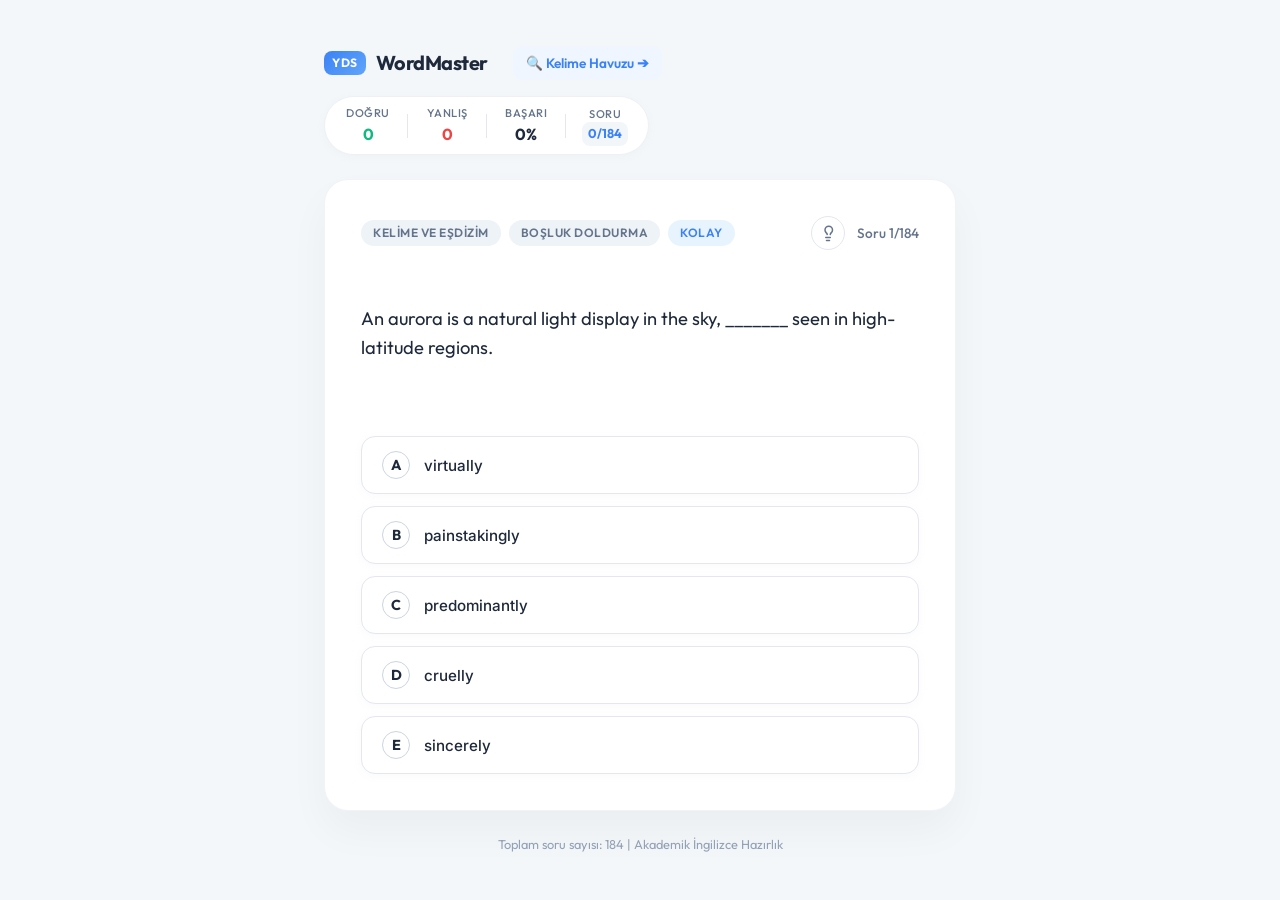
==== tests.html @ 215ceccb "feat: Add YDS practice tests page, relational SQLite persistence, and hint penalty systems" ====
<!DOCTYPE html>
<html lang="tr">
<head>
  <meta charset="UTF-8">
  <meta name="viewport" content="width=device-width, initial-scale=1.0">
  <title>YDS Öğretici Testler - Soru Çözüm Pratiği</title>
  <!-- Modern Google Font: Inter & Outfit -->
  <link rel="preconnect" href="https://fonts.googleapis.com">
  <link rel="preconnect" href="https://fonts.gstatic.com" crossorigin>
  <link href="https://fonts.googleapis.com/css2?family=Inter:wght@300;400;500;600;700&family=Outfit:wght@300;400;500;600;700&display=swap" rel="stylesheet">
  <link rel="stylesheet" href="styles.css">
</head>
<body>

  <!-- Yükleme Ekranı (Loading Shimmer) -->
  <div id="loader" class="loader-overlay">
    <div class="spinner"></div>
    <p>Test Soruları Yükleniyor...</p>
  </div>

  <div class="app-container">
    <!-- Üst Bar: Skor, İlerleme ve İstatistikler -->
    <header class="app-header">
      <div class="logo">
        <span class="logo-badge">YDS</span>
        <h1>WordMaster</h1>
        <a href="index.html" class="nav-switch-btn">🔍 Kelime Havuzu ➔</a>
      </div>
      <div class="stats-panel">
        <div class="stat-box">
          <span class="stat-label">Doğru</span>
          <span id="correct-count" class="stat-value text-success">0</span>
        </div>
        <div class="stat-divider"></div>
        <div class="stat-box">
          <span class="stat-label">Yanlış</span>
          <span id="incorrect-count" class="stat-value text-danger">0</span>
        </div>
        <div class="stat-divider"></div>
        <div class="stat-box">
          <span class="stat-label">Başarı</span>
          <span id="accuracy-rate" class="stat-value">0%</span>
        </div>
        <div class="stat-divider"></div>
        <div class="stat-box daily-goal-box">
          <span class="stat-label">Soru</span>
          <div class="goal-progress-wrapper" id="goal-wrapper" style="cursor: default;">
            <!-- Çözülen / Toplam Soru İlerlemesi -->
            <span id="progress-text" class="goal-progress-text" style="font-size: 0.8rem; font-weight: 700; color: var(--color-brand); transform: none; position: static;">0/0</span>
          </div>
        </div>
      </div>
    </header>

    <!-- Ana Çalışma Alanı / Kart Yapısı -->
    <main class="main-content">
      <div class="quiz-card" id="test-card">
        
        <!-- Soru Bilgileri ve Meta Bilgileri -->
        <div class="test-meta-info">
          <div class="tag-group">
            <span id="test-section" class="badge-tag">Bölüm</span>
            <span id="test-type" class="badge-tag">Tür</span>
            <span id="test-difficulty" class="badge-tag level-tag">Zorluk</span>
          </div>
          <div style="display: flex; align-items: center; gap: 12px;">
            <button id="hint-button" class="btn-icon" title="İpucu Al (Türkçe Çeviri)" aria-label="İpucu Al" style="padding: 6px; display: inline-flex; align-items: center; justify-content: center; width: 34px; height: 34px; border-radius: 50%; border: 1px solid #e2e8f0; background: #ffffff; cursor: pointer; transition: all var(--transition-fast);">
              <svg xmlns="http://www.w3.org/2000/svg" viewBox="0 0 24 24" fill="none" stroke="currentColor" stroke-width="2" stroke-linecap="round" stroke-linejoin="round" style="width: 18px; height: 18px; color: var(--color-text-secondary);"><path d="M15 14c.2-1 .7-1.7 1.5-2.5 1-.9 1.5-2.2 1.5-3.5A5 5 0 0 0 8 8c0 1 .3 2.2 1.5 3.5.7.7 1.3 1.5 1.5 2.5"></path><line x1="9" y1="18" x2="15" y2="18"></line><line x1="10" y1="22" x2="14" y2="22"></line></svg>
            </button>
            <div class="question-number-badge" id="question-number-badge">Soru 1/184</div>
          </div>
        </div>

        <!-- Paragraf/Okuma Parçası (Varsa) -->
        <div id="passage-container" class="passage-box d-none">
          <div class="passage-title">Reading Passage / Okuma Parçası</div>
          <p id="passage-text" class="passage-text"></p>
        </div>

        <!-- Soru Gövdesi -->
        <div class="sentence-container">
          <p id="question-text" class="sentence-display" style="font-size: 1.15rem; margin-bottom: 12px;"></p>
          <p id="question-translation" class="sentence-translation-display d-none" style="font-size: 0.95rem; font-style: italic; color: var(--color-text-secondary);"></p>
        </div>

        <!-- Seçenekler Stack (Dikey Seçenekler) -->
        <div class="options-stack" id="options-container" style="margin-top: 24px;">
          <!-- Seçenekler JS ile doldurulacak -->
        </div>

      </div>
    </main>

    <!-- Minimalist Footer -->
    <footer class="app-footer">
      <p>Toplam soru sayısı: <span id="total-questions-badge">-</span> | Akademik İngilizce Hazırlık</p>
    </footer>
  </div>

  <!-- Detaylı Açıklama Modali -->
  <div id="explanation-modal" class="modal-overlay hidden">
    <div class="modal-content" style="max-width: 600px;">
      <div class="modal-header">
        <div class="modal-title-wrapper">
          <div id="modal-result-icon" class="warning-icon-badge">
            <!-- Dinamik olarak doğru/yanlış ikonu yerleştirilecek -->
          </div>
          <h2 id="modal-result-title">Soru Açıklaması</h2>
        </div>
      </div>
      
      <div class="modal-body">
        <!-- Doğru Cevap Bölümü -->
        <div class="explain-word-section" id="modal-correct-section" style="border-left: 4px solid var(--color-success);">
          <div class="explain-word-header">
            <span class="explain-label">Doğru Cevap</span>
            <div class="explain-word-title" style="margin-top: 4px;">
              <span id="modal-correct-label" class="correct-word-highlight" style="font-size: 1.2rem; padding: 2px 8px; border-radius: 4px; background-color: var(--color-success-bg); color: var(--color-success);">A</span>
              <span id="modal-correct-text-en" style="font-weight: 600; font-size: 1.1rem; margin-left: 8px;">correct option text</span>
            </div>
            <p id="modal-correct-text-tr" style="font-size: 0.9rem; color: var(--color-text-secondary); margin-top: 4px; font-style: italic;"></p>
          </div>
        </div>

        <!-- Açıklama -->
        <div class="explain-reason-section" style="margin-top: 16px;">
          <span class="explain-label">Çözüm ve Analiz</span>
          <p id="modal-explanation-text" class="explanation-desc-text" style="line-height: 1.6; font-size: 0.95rem; margin-top: 6px;">
            Açıklama metni...
          </p>
        </div>

        <!-- Diğer Seçeneklerin Analizi -->
        <div class="explanation-sub-section" id="modal-distractors-section" style="margin-top: 16px;">
          <span class="explain-label">Neden Diğerleri Değil?</span>
          <div id="modal-distractors-list" style="margin-top: 8px;">
            <!-- Neden diğerleri olmadığına dair listeler buraya eklenecek -->
          </div>
        </div>
      </div>

      <div class="modal-footer">
        <button id="modal-close-btn" class="btn-primary">
          <span>Sonraki Soru</span>
          <svg xmlns="http://www.w3.org/2000/svg" viewBox="0 0 24 24" fill="none" stroke="currentColor" stroke-width="2" stroke-linecap="round" stroke-linejoin="round" class="btn-arrow"><line x1="5" y1="12" x2="19" y2="12"></line><polyline points="12 5 19 12 12 19"></polyline></svg>
        </button>
      </div>
    </div>
  </div>

  <script src="tests_app.js"></script>
</body>
</html>
---- styles.css ----
/* ==========================================================================
   DESIGN SYSTEM & VARIABLES (ICE BLUE & MINIMALIST)
   ========================================================================== */
:root {
  --bg-app: #f4f7f9;
  --bg-card: #ffffff;
  --bg-tag: #eef3f7;
  --bg-tag-level: #e8f4fd;
  
  --color-text-primary: #1e293b;
  --color-text-secondary: #64748b;
  --color-text-muted: #94a3b8;
  
  --color-brand: #3b82f6;
  --color-brand-light: #eff6ff;
  
  --color-success: #10b981;
  --color-success-bg: #ecfdf5;
  --color-success-border: #a7f3d0;
  
  --color-danger: #ef4444;
  --color-danger-bg: #fef2f2;
  --color-danger-border: #fca5a5;
  
  --font-sans: 'Outfit', 'Inter', -apple-system, BlinkMacSystemFont, "Segoe UI", Roboto, sans-serif;
  
  --shadow-sm: 0 2px 8px rgba(148, 163, 184, 0.05);
  --shadow-md: 0 10px 30px rgba(148, 163, 184, 0.08);
  --shadow-lg: 0 20px 40px rgba(15, 23, 42, 0.04);
  
  --radius-sm: 8px;
  --radius-md: 14px;
  --radius-lg: 24px;
  --radius-full: 9999px;
  
  --transition-fast: 0.15s ease;
  --transition-normal: 0.3s cubic-bezier(0.4, 0, 0.2, 1);
  --transition-spring: 0.4s cubic-bezier(0.34, 1.56, 0.64, 1);
}

/* ==========================================================================
   RESET & BASE STYLES
   ========================================================================== */
* {
  box-sizing: border-box;
  margin: 0;
  padding: 0;
}

body {
  font-family: var(--font-sans);
  background-color: var(--bg-app);
  color: var(--color-text-primary);
  min-height: 100vh;
  display: flex;
  justify-content: center;
  align-items: center;
  overflow-x: hidden;
  line-height: 1.5;
  -webkit-font-smoothing: antialiased;
}

/* ==========================================================================
   APP CONTAINER LAYOUT
   ========================================================================== */
.app-container {
  width: 100%;
  max-width: 680px;
  padding: 24px;
  display: flex;
  flex-direction: column;
  gap: 24px;
  animation: fadeIn 0.6s ease-out;
}

/* ==========================================================================
   HEADER / STATS PANEL
   ========================================================================== */
.app-header {
  display: flex;
  justify-content: space-between;
  align-items: center;
  flex-wrap: wrap;
  gap: 16px;
}

.logo {
  display: flex;
  align-items: center;
  gap: 10px;
}

.logo h1 {
  font-size: 1.25rem;
  font-weight: 700;
  letter-spacing: -0.5px;
  color: var(--color-text-primary);
}

.logo-badge {
  background: linear-gradient(135deg, #3b82f6, #60a5fa);
  color: white;
  font-size: 0.75rem;
  font-weight: 700;
  padding: 3px 8px;
  border-radius: var(--radius-sm);
  letter-spacing: 0.5px;
}

.stats-panel {
  display: flex;
  align-items: center;
  background-color: var(--bg-card);
  padding: 8px 18px;
  border-radius: var(--radius-full);
  box-shadow: var(--shadow-sm);
  border: 1px solid rgba(226, 232, 240, 0.6);
}

.stat-box {
  display: flex;
  flex-direction: column;
  align-items: center;
  min-width: 50px;
}

.stat-label {
  font-size: 0.7rem;
  color: var(--color-text-secondary);
  font-weight: 500;
  text-transform: uppercase;
  letter-spacing: 0.5px;
}

.stat-value {
  font-size: 1rem;
  font-weight: 700;
  color: var(--color-text-primary);
}

.stat-value.text-success {
  color: var(--color-success);
}

.stat-value.text-danger {
  color: var(--color-danger);
}

.stat-divider {
  width: 1px;
  height: 24px;
  background-color: #e2e8f0;
  margin: 0 14px;
}

/* ==========================================================================
   MODE SELECTOR (SEGMENTED CONTROL)
   ========================================================================== */
.mode-selector-wrapper {
  display: flex;
  justify-content: center;
  width: 100%;
}

.mode-selector {
  display: flex;
  background-color: #e2e8f0;
  padding: 4px;
  border-radius: var(--radius-full);
  border: 1px solid rgba(226, 232, 240, 0.8);
  width: 100%;
  max-width: 400px;
}

.mode-btn {
  flex: 1;
  background: transparent;
  border: none;
  font-family: var(--font-sans);
  font-size: 0.9rem;
  font-weight: 600;
  color: var(--color-text-secondary);
  padding: 10px 16px;
  border-radius: var(--radius-full);
  cursor: pointer;
  transition: all var(--transition-fast);
  text-align: center;
}

.mode-btn:hover {
  color: var(--color-text-primary);
}

.mode-btn.active {
  background-color: var(--bg-card);
  color: var(--color-brand);
  box-shadow: 0 4px 10px rgba(148, 163, 184, 0.15);
}

/* ==========================================================================
   QUIZ CARD / CONTENT AREA
   ========================================================================== */
.quiz-card {
  background-color: var(--bg-card);
  border-radius: var(--radius-lg);
  padding: 36px;
  box-shadow: var(--shadow-lg);
  border: 1px solid rgba(226, 232, 240, 0.5);
  display: flex;
  flex-direction: column;
  gap: 28px;
  position: relative;
  transition: transform var(--transition-normal), box-shadow var(--transition-normal);
}

.card-meta {
  display: flex;
  justify-content: space-between;
  align-items: center;
}

.tag-group {
  display: flex;
  gap: 8px;
}

.badge-tag {
  background-color: var(--bg-tag);
  color: var(--color-text-secondary);
  font-size: 0.75rem;
  font-weight: 600;
  padding: 4px 12px;
  border-radius: var(--radius-full);
  text-transform: uppercase;
  letter-spacing: 0.5px;
}

.badge-tag.level-tag {
  background-color: var(--bg-tag-level);
  color: var(--color-brand);
}

.btn-icon {
  background: transparent;
  border: none;
  color: var(--color-text-secondary);
  cursor: pointer;
  width: 36px;
  height: 36px;
  border-radius: var(--radius-full);
  display: flex;
  align-items: center;
  justify-content: center;
  transition: all var(--transition-fast);
  border: 1px solid transparent;
}

.btn-icon:hover {
  background-color: var(--bg-tag);
  color: var(--color-brand);
  border-color: rgba(226, 232, 240, 0.8);
  transform: scale(1.05);
}

.btn-icon.speaking {
  background-color: var(--color-brand-light);
  color: var(--color-brand);
  border-color: rgba(59, 130, 246, 0.4);
  animation: pulseSpeaking 1.2s infinite ease-in-out;
}

.btn-icon svg {
  width: 18px;
  height: 18px;
}

/* Card actions container */
.card-actions {
  display: flex;
  align-items: center;
  gap: 8px;
}

/* Active style for blue toggles (like Daha Sık Sor button) */
.btn-icon.active-blue {
  background-color: var(--color-brand-light);
  color: var(--color-brand);
  border-color: rgba(59, 130, 246, 0.3);
}

.btn-icon.active-blue:hover {
  background-color: #dbeafe; /* Slightly darker light blue for hover */
  border-color: rgba(59, 130, 246, 0.5);
}

.btn-icon.active-blue svg {
  fill: var(--color-brand);
}

/* Direction Selector Styles */
.direction-selector {
  display: flex;
  background-color: var(--bg-tag);
  padding: 3px;
  border-radius: var(--radius-sm);
  border: 1px solid rgba(226, 232, 240, 0.6);
  align-items: center;
}

.dir-btn {
  background: transparent;
  border: none;
  font-family: var(--font-sans);
  font-size: 0.75rem;
  font-weight: 700;
  color: var(--color-text-secondary);
  padding: 4px 10px;
  border-radius: 6px;
  cursor: pointer;
  transition: all var(--transition-fast);
}

.dir-btn.active {
  background-color: var(--bg-card);
  color: var(--color-brand);
  box-shadow: var(--shadow-sm);
}

/* ==========================================================================
   SENTENCE DISPLAY
   ========================================================================== */
.sentence-container {
  min-height: 90px;
  display: flex;
  flex-direction: column;
  justify-content: center;
  align-items: stretch;
  gap: 12px;
}

.sentence-translation-display {
  font-size: 1.05rem;
  font-weight: 500;
  color: var(--color-success);
  background-color: var(--color-success-bg);
  border-left: 3.5px solid var(--color-success);
  padding: 10px 14px;
  border-radius: 0 var(--radius-sm) var(--radius-sm) 0;
  animation: fadeIn var(--transition-fast) ease-out;
  margin-top: 8px;
  text-align: left;
}

/* Word Mode Question Styles */
.word-question-container {
  min-height: 90px;
  display: flex;
  justify-content: center;
  align-items: center;
  text-align: center;
  padding: 10px 0;
}

.word-question-display {
  font-size: 2.2rem;
  font-weight: 700;
  color: var(--color-text-primary);
  letter-spacing: -0.5px;
  animation: fadeIn var(--transition-fast);
}

.sentence-display {
  font-size: 1.25rem;
  font-weight: 400;
  line-height: 1.6;
  color: var(--color-text-primary);
  text-align: left;
}

/* Blank spaces styles */
.word-blank {
  display: inline-block;
  min-width: 110px;
  border-bottom: 2.5px solid var(--color-brand);
  text-align: center;
  color: var(--color-brand);
  font-weight: 600;
  margin: 0 4px;
  padding: 0 6px;
  transition: all var(--transition-normal);
}

.word-blank.correct {
  border-bottom-color: var(--color-success);
  color: var(--color-success);
  animation: pulseGreenBorder 0.8s ease-in-out;
}

/* ==========================================================================
   OPTIONS GRID
   ========================================================================== */
.options-grid {
  display: grid;
  grid-template-columns: 1fr 1fr;
  gap: 16px;
}

@media (max-width: 500px) {
  .options-grid {
    grid-template-columns: 1fr;
    gap: 12px;
  }
  .app-container {
    padding: 16px;
  }
  .quiz-card {
    padding: 24px;
  }
}

.option-btn {
  background-color: #fafbfc;
  border: 1px solid rgba(226, 232, 240, 0.8);
  border-radius: var(--radius-md);
  padding: 16px 20px;
  font-size: 0.95rem;
  font-weight: 500;
  color: var(--color-text-primary);
  cursor: pointer;
  text-align: left;
  transition: all var(--transition-fast), transform var(--transition-fast);
  outline: none;
  display: flex;
  align-items: center;
  gap: 12px;
  box-shadow: var(--shadow-sm);
}

/* Option Letter indicator (a, b, c, d) */
.option-indicator {
  width: 22px;
  height: 22px;
  border-radius: 6px;
  background-color: var(--bg-tag);
  color: var(--color-text-secondary);
  font-size: 0.75rem;
  font-weight: 700;
  display: flex;
  align-items: center;
  justify-content: center;
  text-transform: uppercase;
  transition: all var(--transition-fast);
}

.option-btn:hover {
  background-color: #ffffff;
  border-color: var(--color-brand);
  transform: translateY(-2px);
  box-shadow: var(--shadow-md);
}

.option-btn:hover .option-indicator {
  background-color: var(--color-brand-light);
  color: var(--color-brand);
}

.option-btn:active {
  transform: translateY(0);
}

/* Correct Selection Style */
.option-btn.correct {
  background-color: var(--color-success-bg) !important;
  border-color: var(--color-success) !important;
  color: var(--color-success) !important;
  animation: pulseGreen 0.8s ease-in-out;
}

.option-btn.correct .option-indicator {
  background-color: var(--color-success);
  color: white;
}

/* Incorrect Selection Style */
.option-btn.incorrect {
  background-color: var(--color-danger-bg) !important;
  border-color: var(--color-danger) !important;
  color: var(--color-danger) !important;
}

.option-btn.incorrect .option-indicator {
  background-color: var(--color-danger);
  color: white;
}

/* Disabled option behavior */
.option-btn.disabled {
  pointer-events: none;
  opacity: 0.6;
}
.option-btn.disabled.correct, .option-btn.disabled.incorrect {
  opacity: 1;
}

/* ==========================================================================
   MODAL DIALOG (POP-UP)
   ========================================================================== */
.modal-overlay {
  position: fixed;
  top: 0;
  left: 0;
  width: 100vw;
  height: 100vh;
  background-color: rgba(15, 23, 42, 0.3);
  backdrop-filter: blur(8px);
  display: flex;
  justify-content: center;
  align-items: center;
  z-index: 1000;
  transition: opacity var(--transition-normal);
}

.modal-content {
  background-color: var(--bg-card);
  width: 90%;
  max-width: 520px;
  border-radius: var(--radius-lg);
  box-shadow: 0 25px 50px -12px rgba(15, 23, 42, 0.15);
  border: 1px solid rgba(226, 232, 240, 0.8);
  padding: 28px;
  display: flex;
  flex-direction: column;
  gap: 20px;
  animation: scaleUp var(--transition-spring);
  transform-origin: center;
}

.modal-header {
  display: flex;
  align-items: center;
  justify-content: space-between;
}

.modal-title-wrapper {
  display: flex;
  align-items: center;
  gap: 12px;
}

.warning-icon-badge {
  width: 38px;
  height: 38px;
  border-radius: var(--radius-full);
  background-color: var(--color-danger-bg);
  color: var(--color-danger);
  display: flex;
  align-items: center;
  justify-content: center;
}

.warning-icon-badge svg {
  width: 20px;
  height: 20px;
}

.modal-header h2 {
  font-size: 1.25rem;
  font-weight: 700;
  color: #0f172a;
}

.modal-body {
  display: flex;
  flex-direction: column;
  gap: 16px;
}

.explain-label {
  font-size: 0.7rem;
  font-weight: 600;
  text-transform: uppercase;
  color: var(--color-text-secondary);
  letter-spacing: 0.5px;
  margin-bottom: 4px;
  display: block;
}

/* Word Box Section */
.explain-word-section {
  display: grid;
  grid-template-columns: 1fr 1fr;
  gap: 16px;
  background-color: var(--bg-tag);
  padding: 14px 18px;
  border-radius: var(--radius-md);
  border: 1px solid rgba(226, 232, 240, 0.5);
}

.explain-word-title {
  display: flex;
  align-items: center;
  gap: 8px;
  margin-top: 2px;
}

.correct-word-highlight {
  font-size: 1.15rem;
  font-weight: 700;
  color: var(--color-brand);
}

.word-pos-tag {
  font-size: 0.7rem;
  background-color: var(--color-brand-light);
  color: var(--color-brand);
  padding: 2px 6px;
  border-radius: 4px;
  font-weight: 600;
  text-transform: uppercase;
}

.word-meanings-text {
  font-size: 0.95rem;
  font-weight: 600;
  color: var(--color-text-primary);
  margin-top: 2px;
}

/* Sentence translation box */
.explain-sentence-section {
  display: flex;
  flex-direction: column;
  gap: 12px;
  padding: 14px 18px;
  border-left: 3px solid var(--color-brand);
  background-color: #fafbfc;
}

.sentence-en-text {
  font-size: 0.95rem;
  font-style: italic;
  color: var(--color-text-primary);
}

.sentence-tr-text {
  font-size: 0.95rem;
  font-weight: 500;
  color: var(--color-text-secondary);
}

/* Analyze Reason text box */
.explain-reason-section {
  background-color: var(--color-success-bg);
  border-radius: var(--radius-md);
  padding: 14px 18px;
  border: 1px solid var(--color-success-border);
}

.explanation-desc-text {
  font-size: 0.9rem;
  color: #065f46;
  line-height: 1.5;
}

.modal-footer {
  margin-top: 8px;
}

/* Button Primary Styles */
.btn-primary {
  width: 100%;
  background: linear-gradient(135deg, #1e293b, #334155);
  color: white;
  border: none;
  padding: 14px 24px;
  font-size: 0.95rem;
  font-weight: 600;
  border-radius: var(--radius-md);
  cursor: pointer;
  display: flex;
  align-items: center;
  justify-content: center;
  gap: 8px;
  transition: all var(--transition-fast);
  box-shadow: 0 4px 12px rgba(30, 41, 59, 0.2);
}

.btn-primary:hover {
  background: linear-gradient(135deg, #0f172a, #1e293b);
  box-shadow: 0 6px 16px rgba(30, 41, 59, 0.3);
  transform: translateY(-1px);
}

.btn-primary:active {
  transform: translateY(0);
}

.btn-arrow {
  width: 16px;
  height: 16px;
  transition: transform var(--transition-fast);
}

.btn-primary:hover .btn-arrow {
  transform: translateX(4px);
}

/* Helper Class for Hidden elements */
.hidden {
  opacity: 0;
  pointer-events: none;
  visibility: hidden;
}

/* ==========================================================================
   FOOTER
   ========================================================================== */
.app-footer {
  text-align: center;
  font-size: 0.8rem;
  color: var(--color-text-muted);
}

/* ==========================================================================
   LOADER OVERLAY
   ========================================================================== */
.loader-overlay {
  position: fixed;
  top: 0;
  left: 0;
  width: 100vw;
  height: 100vh;
  background-color: var(--bg-app);
  display: flex;
  flex-direction: column;
  justify-content: center;
  align-items: center;
  gap: 16px;
  z-index: 2000;
  transition: opacity 0.4s ease-out;
}

.spinner {
  width: 48px;
  height: 48px;
  border: 4px solid var(--bg-tag);
  border-top-color: var(--color-brand);
  border-radius: 50%;
  animation: spin 1s linear infinite;
}

.loader-overlay p {
  font-size: 0.95rem;
  font-weight: 500;
  color: var(--color-text-secondary);
}

/* ==========================================================================
   ANIMATIONS
   ========================================================================== */
@keyframes spin {
  to { transform: rotate(360deg); }
}

@keyframes fadeIn {
  from { opacity: 0; transform: translateY(10px); }
  to { opacity: 1; transform: translateY(0); }
}

@keyframes scaleUp {
  from { opacity: 0; transform: scale(0.92); }
  to { opacity: 1; transform: scale(1); }
}

@keyframes pulseGreen {
  0% { box-shadow: 0 0 0 0 rgba(16, 185, 129, 0.4); }
  70% { box-shadow: 0 0 0 10px rgba(16, 185, 129, 0); }
  100% { box-shadow: 0 0 0 0 rgba(16, 185, 129, 0); }
}

@keyframes pulseGreenBorder {
  0% { border-bottom-color: var(--color-brand); text-shadow: none; }
  50% { border-bottom-color: var(--color-success); text-shadow: 0 0 8px rgba(16, 185, 129, 0.3); }
  100% { border-bottom-color: var(--color-success); text-shadow: none; }
}

@keyframes pulseSpeaking {
  0% { box-shadow: 0 0 0 0 rgba(59, 130, 246, 0.4); }
  70% { box-shadow: 0 0 0 8px rgba(59, 130, 246, 0); }
  100% { box-shadow: 0 0 0 0 rgba(59, 130, 246, 0); }
}

/* ==========================================================================
   DAILY GOAL SVG PROGRESS CIRCLE
   ========================================================================== */
.daily-goal-box {
  position: relative;
}

.goal-progress-wrapper {
  display: flex;
  align-items: center;
  gap: 6px;
  position: relative;
  cursor: pointer;
  transition: transform var(--transition-fast);
  padding: 2px 6px;
  border-radius: var(--radius-sm);
  background-color: rgba(226, 232, 240, 0.4);
}

.goal-progress-wrapper:hover {
  transform: scale(1.05);
  background-color: var(--bg-tag);
}

.progress-ring {
  transform: rotate(-90deg);
  transform-origin: 50% 50%;
}

.progress-ring__circle {
  stroke-dasharray: 69.11; /* 2 * PI * r = 2 * 3.14159 * 11 = 69.11 */
  stroke-dashoffset: 69.11;
  transition: stroke-dashoffset 0.4s ease;
  stroke-linecap: round;
}

.progress-ring__circle-bg {
  stroke-linecap: round;
}

.goal-progress-text {
  font-size: 0.8rem;
  font-weight: 700;
  color: var(--color-text-primary);
  min-width: 32px;
  text-align: left;
}

/* ==========================================================================
   BACKUP & RESTORE PANEL
   ========================================================================== */
.backup-panel {
  display: flex;
  justify-content: center;
  align-items: center;
  gap: 8px;
  margin-bottom: 8px;
  flex-wrap: wrap;
}

.btn-text-link {
  background: transparent;
  border: none;
  color: var(--color-text-secondary);
  font-family: var(--font-sans);
  font-size: 0.75rem;
  font-weight: 600;
  cursor: pointer;
  transition: all var(--transition-fast);
  padding: 2px 8px;
  border-radius: var(--radius-sm);
  text-decoration: underline;
}

.btn-text-link:hover {
  color: var(--color-brand);
  background-color: var(--bg-tag);
}

.backup-divider {
  color: var(--color-text-muted);
  font-size: 0.75rem;
}

/* Active style for gold toggles (like Hint button) */
.btn-icon.active-gold {
  background-color: #fffbeb;
  color: #d97706;
  border-color: rgba(217, 119, 6, 0.3);
}
.btn-icon.active-gold svg {
  fill: #f59e0b;
}

/* Hint Box Styling */
.hint-box {
  background-color: var(--color-brand-light);
  border: 1px solid rgba(59, 130, 246, 0.2);
  border-radius: var(--radius-md);
  padding: 14px 18px;
  animation: slideDownFade 0.3s cubic-bezier(0.34, 1.56, 0.64, 1);
  display: flex;
  align-items: center;
  margin-bottom: 8px;
}

.hint-content {
  display: flex;
  align-items: center;
  gap: 12px;
}

.hint-bulb {
  font-size: 1.25rem;
  animation: bulbWiggle 1s ease-in-out infinite alternate;
}

#hint-text {
  font-size: 0.9rem;
  color: #1e40af;
  font-weight: 500;
  line-height: 1.4;
  margin: 0;
}

@keyframes slideDownFade {
  from { opacity: 0; transform: translateY(-8px); }
  to { opacity: 1; transform: translateY(0); }
}

@keyframes bulbWiggle {
  from { transform: rotate(-5deg); }
  to { transform: rotate(5deg); }
}

/* ==========================================================================
   ANALYTICS DASHBOARD SYSTEM
   ========================================================================== */
.analytics-card {
  background-color: var(--bg-card);
  border-radius: var(--radius-lg);
  padding: 36px;
  box-shadow: var(--shadow-lg);
  border: 1px solid rgba(226, 232, 240, 0.5);
  display: flex;
  flex-direction: column;
  gap: 28px;
  animation: fadeIn 0.4s ease-out;
}

.analytics-header {
  border-bottom: 1px solid rgba(226, 232, 240, 0.8);
  padding-bottom: 16px;
  text-align: left;
}

.analytics-header h2 {
  font-size: 1.5rem;
  font-weight: 700;
  color: var(--color-text-primary);
  letter-spacing: -0.5px;
  margin-bottom: 4px;
}

.analytics-header p {
  font-size: 0.9rem;
  color: var(--color-text-secondary);
}

/* Overview Summary Grid */
.analytics-grid {
  display: grid;
  grid-template-columns: repeat(3, 1fr);
  gap: 16px;
}

.analytics-stat-card {
  background-color: #fafbfc;
  border: 1px solid rgba(226, 232, 240, 0.8);
  border-radius: var(--radius-md);
  padding: 20px;
  display: flex;
  flex-direction: column;
  gap: 6px;
  box-shadow: var(--shadow-sm);
  align-items: center;
  text-align: center;
}

.analytics-stat-card .stat-label {
  font-size: 0.75rem;
  font-weight: 600;
  text-transform: uppercase;
  color: var(--color-text-secondary);
  letter-spacing: 0.5px;
}

.analytics-stat-card .stat-value {
  font-size: 1.75rem;
  font-weight: 700;
  color: var(--color-brand);
}

.analytics-stat-card .stat-value.text-success {
  color: var(--color-success);
}

.analytics-stat-card .stat-value.text-primary {
  color: var(--color-text-primary);
}

/* Part of Speech Section */
.pos-analysis-section {
  display: flex;
  flex-direction: column;
  gap: 16px;
  text-align: left;
}

.section-title {
  font-size: 1.05rem;
  font-weight: 700;
  color: var(--color-text-primary);
  margin-bottom: 4px;
}

.pos-bars-container {
  display: grid;
  grid-template-columns: 1fr 1fr;
  gap: 16px;
}

@media (max-width: 580px) {
  .pos-bars-container {
    grid-template-columns: 1fr;
  }
  .analytics-grid {
    grid-template-columns: 1fr;
  }
  .mode-btn {
    font-size: 0.75rem;
    padding: 8px 4px;
  }
}

.pos-bar-row {
  background-color: #fafbfc;
  border: 1px solid rgba(226, 232, 240, 0.6);
  padding: 14px 18px;
  border-radius: var(--radius-md);
  display: flex;
  flex-direction: column;
  gap: 8px;
}

.pos-bar-meta {
  display: flex;
  justify-content: space-between;
  align-items: center;
  font-size: 0.85rem;
  font-weight: 600;
}

.pos-bar-title {
  text-transform: capitalize;
  color: var(--color-text-primary);
}

.pos-bar-score {
  color: var(--color-brand);
}

.pos-progress-track {
  height: 8px;
  background-color: #e2e8f0;
  border-radius: var(--radius-full);
  overflow: hidden;
  position: relative;
}

.pos-progress-fill {
  height: 100%;
  border-radius: var(--radius-full);
  transition: width 0.8s cubic-bezier(0.4, 0, 0.2, 1);
  background: linear-gradient(90deg, var(--color-brand), #60a5fa);
}

/* Word State Distribution */
.distribution-bar {
  display: flex;
  height: 14px;
  border-radius: var(--radius-full);
  overflow: hidden;
  background-color: #e2e8f0;
  margin: 10px 0;
}

.dist-fill {
  height: 100%;
  transition: width 0.6s ease;
}

.dist-fill.mastered {
  background-color: var(--color-success); /* Green for Ustalaşılan */
}

.dist-fill.learned {
  background-color: var(--color-brand); /* Blue for Öğrenilen */
}

.dist-fill.studying {
  background-color: #cbd5e1; /* Slate Gray for Yeni/Çalışılan */
}

.dist-fill.struggling {
  background-color: var(--color-danger); /* Red for Öğrenilmesi Gereken */
}

.dist-legend {
  display: flex;
  justify-content: space-between;
  margin-top: 8px;
  font-size: 0.8rem;
  font-weight: 600;
  color: var(--color-text-secondary);
  flex-wrap: wrap;
  gap: 8px;
}

.legend-item {
  display: flex;
  align-items: center;
  gap: 6px;
}

.legend-dot {
  width: 10px;
  height: 10px;
  border-radius: 50%;
}

.legend-dot.mastered { background-color: var(--color-success); }
.legend-dot.learned { background-color: var(--color-brand); }
.legend-dot.studying { background-color: #cbd5e1; }
.legend-dot.struggling { background-color: var(--color-danger); }

/* Weak Words & Recommendations */
.weak-words-list {
  display: flex;
  flex-direction: column;
  gap: 10px;
  text-align: left;
}

.weak-word-item {
  display: flex;
  justify-content: space-between;
  align-items: center;
  background-color: var(--color-danger-bg);
  border: 1px solid var(--color-danger-border);
  padding: 10px 16px;
  border-radius: var(--radius-sm);
  flex-wrap: wrap;
  gap: 8px;
}

.weak-word-name {
  font-weight: 700;
  color: var(--color-danger);
  font-size: 0.95rem;
}

.weak-word-meaning {
  font-size: 0.85rem;
  color: var(--color-text-secondary);
}

.weak-word-weight-badge {
  font-size: 0.75rem;
  background-color: var(--color-danger);
  color: white;
  padding: 2px 6px;
  border-radius: 4px;
  font-weight: 600;
}

.ai-recommendation-box {
  background-color: var(--color-brand-light);
  border: 1px solid rgba(59, 130, 246, 0.3);
  padding: 18px;
  border-radius: var(--radius-md);
  color: #1e40af;
  font-size: 0.9rem;
  line-height: 1.5;
  text-align: left;
}

.d-none {
  display: none !important;
}


/* ==========================================================================
   NAVIGATION SWITCH BUTTON & PRACTICE TEST STYLES
   ========================================================================== */
.nav-switch-btn {
  margin-left: 15px;
  font-family: 'Outfit', sans-serif;
  font-size: 0.85rem;
  font-weight: 600;
  color: var(--color-brand);
  background-color: var(--color-brand-light);
  border: 1px solid var(--color-brand-light);
  padding: 6px 12px;
  border-radius: var(--radius-sm);
  text-decoration: none;
  display: inline-flex;
  align-items: center;
  gap: 6px;
  transition: all var(--transition-fast);
}
.nav-switch-btn:hover {
  background-color: var(--color-brand);
  color: #ffffff;
  border-color: var(--color-brand);
}

.options-stack {
  display: flex;
  flex-direction: column;
  gap: 12px;
}
.passage-box {
  background-color: #f8fafc;
  border: 1px solid #e2e8f0;
  border-radius: var(--radius-md);
  padding: 16px 20px;
  margin-bottom: 20px;
  text-align: left;
  line-height: 1.7;
  font-size: 1.05rem;
  color: var(--color-text-primary);
  animation: fadeIn var(--transition-fast);
}
.passage-title {
  font-weight: 700;
  color: var(--color-brand);
  margin-bottom: 8px;
  font-family: 'Outfit', sans-serif;
  font-size: 0.9rem;
  text-transform: uppercase;
  letter-spacing: 0.5px;
}
.passage-text {
  font-style: italic;
  white-space: pre-line;
}
.test-meta-info {
  display: flex;
  justify-content: space-between;
  align-items: center;
  margin-bottom: 16px;
  font-size: 0.85rem;
  color: var(--color-text-secondary);
  font-weight: 500;
}
.badge-tag-danger {
  background-color: var(--color-danger-bg);
  color: var(--color-danger);
}
.explanation-sub-section {
  margin-top: 14px;
  padding-top: 14px;
  border-top: 1px dashed #e2e8f0;
}
.distractor-note-item {
  margin-top: 6px;
  font-size: 0.9rem;
  color: var(--color-text-secondary);
}
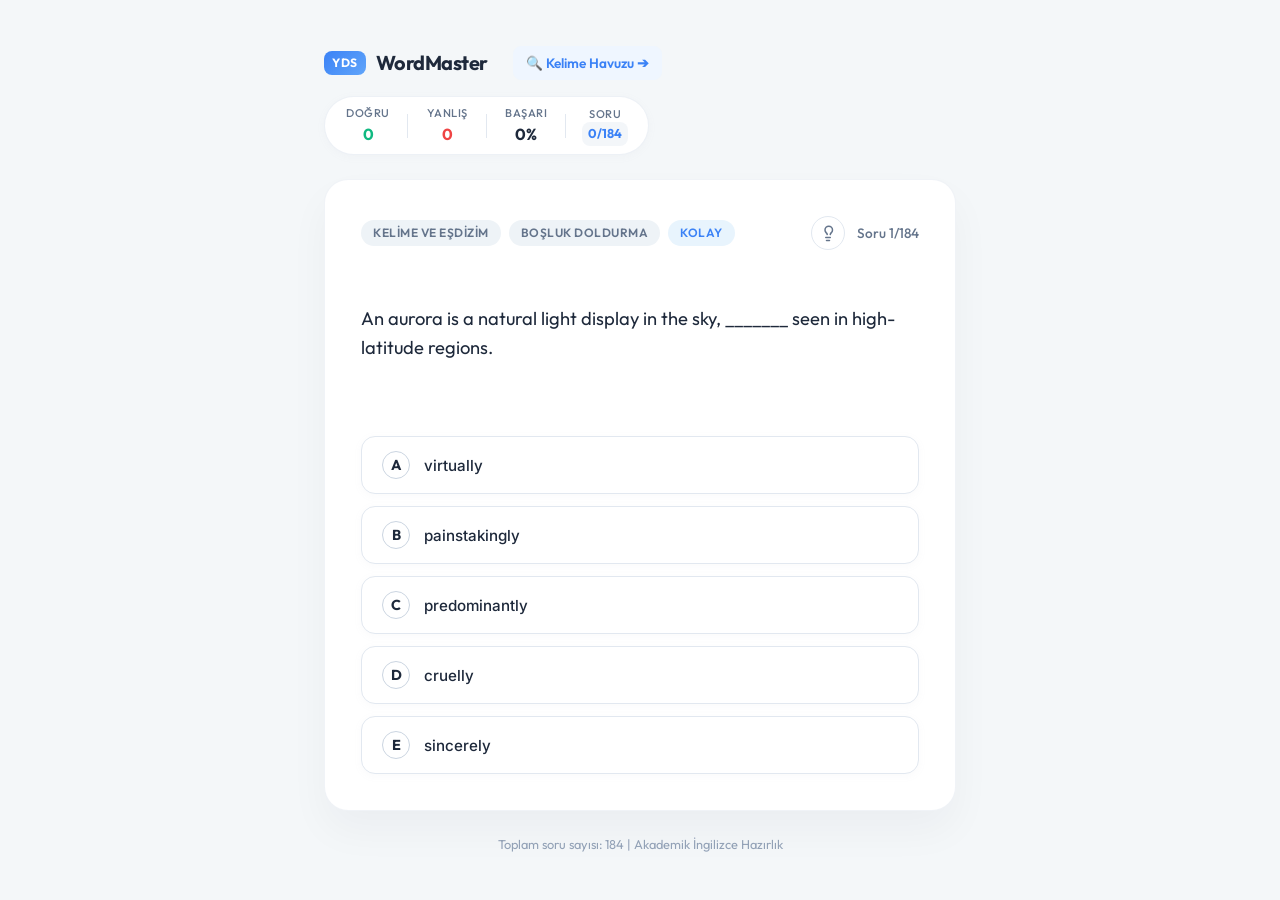
==== commit 6cffc1a9: "feat: Show full sentence and Turkish translation in test explanation modal" ====
--- a/tests.html
+++ b/tests.html
@@ -122,6 +122,18 @@
           </div>
         </div>
 
+        <!-- Cümle ve Çevirisi -->
+        <div class="explain-sentence-section" style="margin-top: 16px; padding-top: 16px; border-top: 1px dashed #e2e8f0;">
+          <div class="explain-sentence-block" style="margin-bottom: 10px;">
+            <span class="explain-label">Cümlenin Tam Hali</span>
+            <p id="modal-sentence-en" style="font-weight: 500; font-size: 1rem; color: var(--color-text-primary); margin-top: 4px; line-height: 1.5;"></p>
+          </div>
+          <div class="explain-sentence-block">
+            <span class="explain-label">Türkçe Çevirisi</span>
+            <p id="modal-sentence-tr" style="font-style: italic; font-size: 0.95rem; color: var(--color-text-secondary); margin-top: 4px; line-height: 1.5;"></p>
+          </div>
+        </div>
+
         <!-- Açıklama -->
         <div class="explain-reason-section" style="margin-top: 16px;">
           <span class="explain-label">Çözüm ve Analiz</span>
